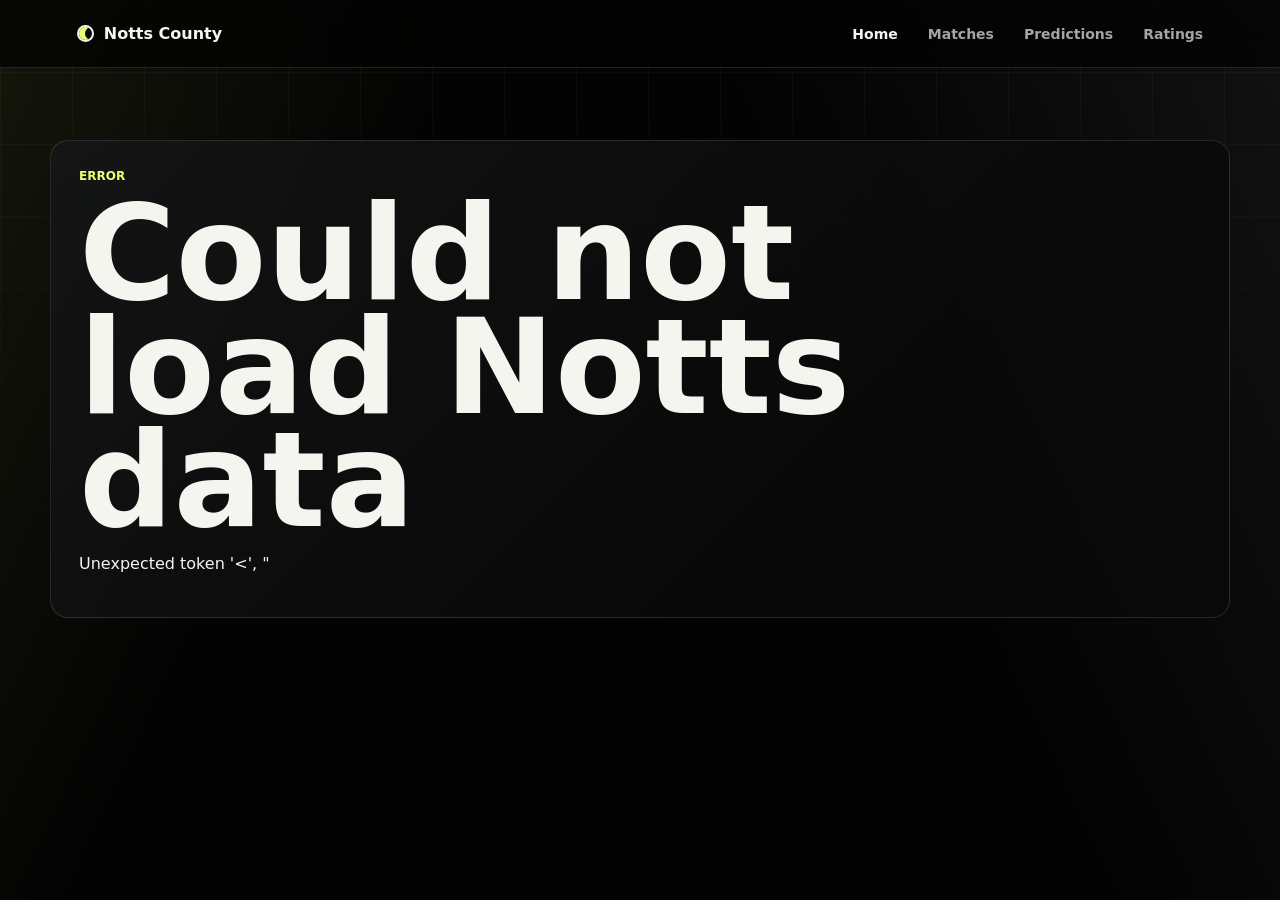
==== index.html @ b2b05902 "Add files via upload" ====
<!doctype html>
<html lang="en">
  <head>
    <meta charset="UTF-8" />
    <meta name="viewport" content="width=device-width, initial-scale=1.0" />
    <title>Notts County | jakublabs.xyz</title>
    <link rel="stylesheet" href="styles.css?v=1" />
  </head>
  <body data-page="home">
    <header class="site-header">
      <a class="brand" href="index.html"><span class="brand-mark"></span><span>Notts County</span></a>
      <nav class="nav-links">
        <a href="index.html" aria-current="page">Home</a>
        <a href="matches.html">Matches</a>
        <a href="predictions.html">Predictions</a>
        <a href="ratings.html">Ratings</a>
      </nav>
    </header>

    <main class="app">
      <section class="hero">
        <p class="kicker">fan dashboard</p>
        <h1>Notts County</h1>
        <p class="lede">match reactions, predictions, player ratings, talking points, and season mood in one place</p>
      </section>

      <section class="dashboard-grid">
        <article class="panel hero-card" id="latest-match"></article>
        <article class="panel stat-card">
          <p class="kicker">season pulse</p>
          <strong id="season-mood">--</strong>
          <span id="season-note">loading...</span>
        </article>
        <article class="panel stat-card">
          <p class="kicker">prediction accuracy</p>
          <strong id="prediction-accuracy">--%</strong>
          <span>based on completed predictions</span>
        </article>
        <article class="panel stat-card">
          <p class="kicker">top rated</p>
          <strong id="top-player">--</strong>
          <span id="top-player-note">average rating</span>
        </article>
      </section>

      <section class="section-block">
        <div class="section-heading">
          <p class="kicker">recent reactions</p>
          <h2>match diary</h2>
        </div>
        <div class="card-grid" id="recent-matches"></div>
      </section>

      <section class="section-block two-col">
        <div class="panel">
          <p class="kicker">talking points</p>
          <div class="talking-points" id="talking-points"></div>
        </div>
        <div class="panel">
          <p class="kicker">next up</p>
          <div id="next-match"></div>
        </div>
      </section>
    </main>

    <script src="script.js?v=1"></script>
  </body>
</html>
---- styles.css ----
:root {
  color-scheme: dark;
  --bg: #030303;
  --surface: rgba(10, 10, 11, 0.86);
  --line: rgba(255, 255, 255, 0.12);
  --text: #f5f5f0;
  --muted: #a6a6a0;
  --signal: #e9ff70;
  --warn: #ffd166;
  --bad: #ff5c7a;
  --good: #67ff93;
}

* { box-sizing: border-box; }

html {
  min-height: 100%;
  overflow-x: hidden;
  background: var(--bg);
}

body {
  min-height: 100vh;
  margin: 0;
  overflow-x: hidden;
  background:
    linear-gradient(115deg, rgba(233, 255, 112, 0.08), transparent 28rem),
    linear-gradient(245deg, rgba(255, 255, 255, 0.06), transparent 34rem),
    var(--bg);
  color: var(--text);
  font-family: Inter, ui-sans-serif, system-ui, -apple-system, BlinkMacSystemFont, "Segoe UI", sans-serif;
}

body::before {
  position: fixed;
  inset: 0;
  pointer-events: none;
  content: "";
  background-image:
    linear-gradient(rgba(255, 255, 255, 0.035) 1px, transparent 1px),
    linear-gradient(90deg, rgba(255, 255, 255, 0.035) 1px, transparent 1px);
  background-size: 72px 72px;
  mask-image: linear-gradient(to bottom, #000, transparent 78%);
}

a {
  color: inherit;
  text-decoration: none;
}

.site-header {
  position: sticky;
  top: 0;
  z-index: 5;
  display: flex;
  min-height: 68px;
  align-items: center;
  justify-content: space-between;
  gap: 24px;
  border-bottom: 1px solid var(--line);
  background: rgba(3, 3, 3, 0.76);
  backdrop-filter: blur(18px);
  padding: 0 clamp(18px, 6vw, 84px);
}

.brand,
.nav-links {
  display: flex;
  align-items: center;
}

.brand {
  gap: 10px;
  font-weight: 860;
}

.brand-mark {
  width: 17px;
  height: 17px;
  border: 2px solid var(--text);
  border-radius: 50%;
  box-shadow: inset 6px 0 0 var(--signal);
}

.nav-links {
  gap: clamp(14px, 3vw, 30px);
  color: var(--muted);
  font-size: 14px;
  font-weight: 760;
}

.nav-links a[aria-current="page"],
.nav-links a:hover {
  color: var(--text);
}

.app {
  position: relative;
  z-index: 1;
  width: min(1180px, calc(100% - 40px));
  margin: 0 auto;
  padding: clamp(34px, 6vw, 72px) 0 72px;
}

.hero {
  display: grid;
  justify-items: start;
  padding: 22px 0 clamp(34px, 6vw, 58px);
}

.hero.compact {
  padding-bottom: 34px;
}

.kicker {
  margin: 0;
  color: var(--signal);
  font-size: 12px;
  font-weight: 900;
  text-transform: uppercase;
}

h1,
h2,
h3 {
  margin: 0;
  letter-spacing: 0;
}

h1 {
  max-width: 1040px;
  margin-top: 14px;
  font-size: clamp(58px, 11vw, 132px);
  font-weight: 900;
  line-height: 0.86;
}

h2 {
  font-size: clamp(34px, 5vw, 62px);
  font-weight: 900;
  line-height: 0.92;
}

h3 {
  font-size: clamp(28px, 4vw, 44px);
  font-weight: 900;
  line-height: 0.94;
}

.lede {
  max-width: 760px;
  margin: 24px 0 0;
  color: var(--muted);
  font-size: clamp(18px, 2.2vw, 26px);
  line-height: 1.22;
}

.panel,
.match-card {
  border: 1px solid var(--line);
  border-radius: 18px;
  background:
    linear-gradient(135deg, rgba(255, 255, 255, 0.045), transparent 70%),
    var(--surface);
  padding: clamp(18px, 4vw, 28px);
}

.dashboard-grid {
  display: grid;
  grid-template-columns: 1.4fr repeat(3, minmax(0, 0.75fr));
  gap: 14px;
}

.dashboard-grid.slim {
  grid-template-columns: repeat(2, minmax(0, 1fr));
  margin-bottom: 14px;
}

.hero-card {
  display: grid;
  gap: 16px;
}

.hero-card p {
  color: var(--muted);
  font-size: 17px;
  line-height: 1.45;
}

.stat-card {
  display: grid;
  align-content: space-between;
  min-height: 190px;
  gap: 14px;
}

.stat-card strong {
  font-size: clamp(34px, 4vw, 56px);
  font-weight: 950;
  line-height: 0.9;
  overflow-wrap: anywhere;
}

.stat-card span,
time,
.meta-row,
.match-card p,
.detail-section p,
li {
  color: var(--muted);
  line-height: 1.45;
}

.section-block {
  margin-top: 44px;
}

.section-heading {
  margin-bottom: 16px;
}

.section-heading h2,
.table-heading h2 {
  margin-top: 8px;
}

.card-grid {
  display: grid;
  grid-template-columns: repeat(3, minmax(0, 1fr));
  gap: 14px;
}

.match-card {
  display: grid;
  min-height: 230px;
  align-content: end;
  gap: 12px;
  transition:
    border-color 160ms ease,
    transform 160ms ease,
    background 160ms ease;
}

a.match-card:hover {
  border-color: rgba(233, 255, 112, 0.55);
  background:
    linear-gradient(135deg, rgba(233, 255, 112, 0.1), transparent 70%),
    rgba(17, 17, 19, 0.92);
  transform: translateY(-2px);
}

.pill,
.match-badges span {
  display: inline-flex;
  width: fit-content;
  min-height: 30px;
  align-items: center;
  border: 1px solid rgba(233, 255, 112, 0.45);
  border-radius: 999px;
  background: rgba(233, 255, 112, 0.09);
  color: var(--signal);
  padding: 0 12px;
  font-size: 12px;
  font-weight: 900;
  text-transform: uppercase;
}

.pill.good { color: var(--good); border-color: rgba(103, 255, 147, 0.45); }
.pill.warn { color: var(--warn); border-color: rgba(255, 209, 102, 0.45); }
.pill.bad { color: var(--bad); border-color: rgba(255, 92, 122, 0.45); }

.meta-row {
  display: flex;
  flex-wrap: wrap;
  gap: 8px 14px;
  font-size: 13px;
  font-weight: 760;
}

.two-col,
.detail-grid {
  display: grid;
  grid-template-columns: repeat(2, minmax(0, 1fr));
  gap: 14px;
}

.talking-points {
  display: grid;
  gap: 10px;
  margin-top: 16px;
}

.talking-points p {
  margin: 0;
  border-left: 3px solid var(--signal);
  color: var(--text);
  padding-left: 12px;
  font-weight: 800;
}

.button {
  display: inline-flex;
  min-height: 42px;
  width: fit-content;
  align-items: center;
  justify-content: center;
  border-radius: 999px;
  padding: 0 18px;
  font-size: 14px;
  font-weight: 860;
}

.button-light {
  border: 1px solid #eff2d6;
  background: #f5f7e9;
  color: #11120e;
}

.toolbar {
  display: flex;
  flex-wrap: wrap;
  gap: 10px;
  margin-bottom: 18px;
}

.filter {
  min-height: 40px;
  border: 1px solid var(--line);
  border-radius: 999px;
  background: rgba(255, 255, 255, 0.045);
  color: var(--muted);
  cursor: pointer;
  padding: 0 16px;
  font: inherit;
  font-size: 14px;
  font-weight: 820;
}

.filter.active {
  border-color: rgba(233, 255, 112, 0.55);
  color: var(--signal);
}

.match-detail {
  display: grid;
  gap: 18px;
}

.match-detail h1 {
  white-space: normal;
}

.back-link {
  display: inline-flex;
  width: fit-content;
  min-height: 38px;
  align-items: center;
  border: 1px solid var(--line);
  border-radius: 999px;
  color: var(--muted);
  padding: 0 14px;
  font-size: 13px;
  font-weight: 820;
}

.match-badges {
  display: flex;
  flex-wrap: wrap;
  gap: 10px;
}

.detail-section p {
  margin: 18px 0 0;
  color: var(--text);
  font-size: clamp(20px, 2.4vw, 28px);
  font-weight: 760;
}

ul {
  display: grid;
  gap: 10px;
  margin: 18px 0 0;
  padding-left: 22px;
}

.rating-list,
#ratings-leaderboard {
  display: grid;
  gap: 10px;
  margin-top: 18px;
}

.rating-row {
  display: grid;
  grid-template-columns: minmax(160px, 1fr) minmax(180px, 1fr) auto;
  gap: 12px;
  align-items: center;
  border: 1px solid var(--line);
  border-radius: 14px;
  background: rgba(255, 255, 255, 0.035);
  padding: 14px;
}

.rating-row strong {
  color: var(--text);
}

.rating-row span {
  color: var(--muted);
}

.rating-row b {
  color: var(--signal);
  font-size: 28px;
}

@media (max-width: 980px) {
  .dashboard-grid,
  .card-grid {
    grid-template-columns: repeat(2, minmax(0, 1fr));
  }
}

@media (max-width: 760px) {
  .site-header {
    flex-wrap: wrap;
    justify-content: center;
    gap: 12px;
    padding: 14px 18px 16px;
  }

  .nav-links {
    width: 100%;
    justify-content: flex-start;
    overflow-x: auto;
    gap: 10px;
    scrollbar-width: none;
  }

  .nav-links::-webkit-scrollbar {
    display: none;
  }

  .nav-links a {
    border: 1px solid var(--line);
    border-radius: 999px;
    background: rgba(255, 255, 255, 0.035);
    padding: 8px 11px;
  }

  .dashboard-grid,
  .dashboard-grid.slim,
  .card-grid,
  .two-col,
  .detail-grid,
  .rating-row {
    grid-template-columns: 1fr;
  }

  .app {
    width: min(100% - 28px, 1180px);
  }

  h1 {
    font-size: clamp(44px, 15vw, 78px);
  }
}
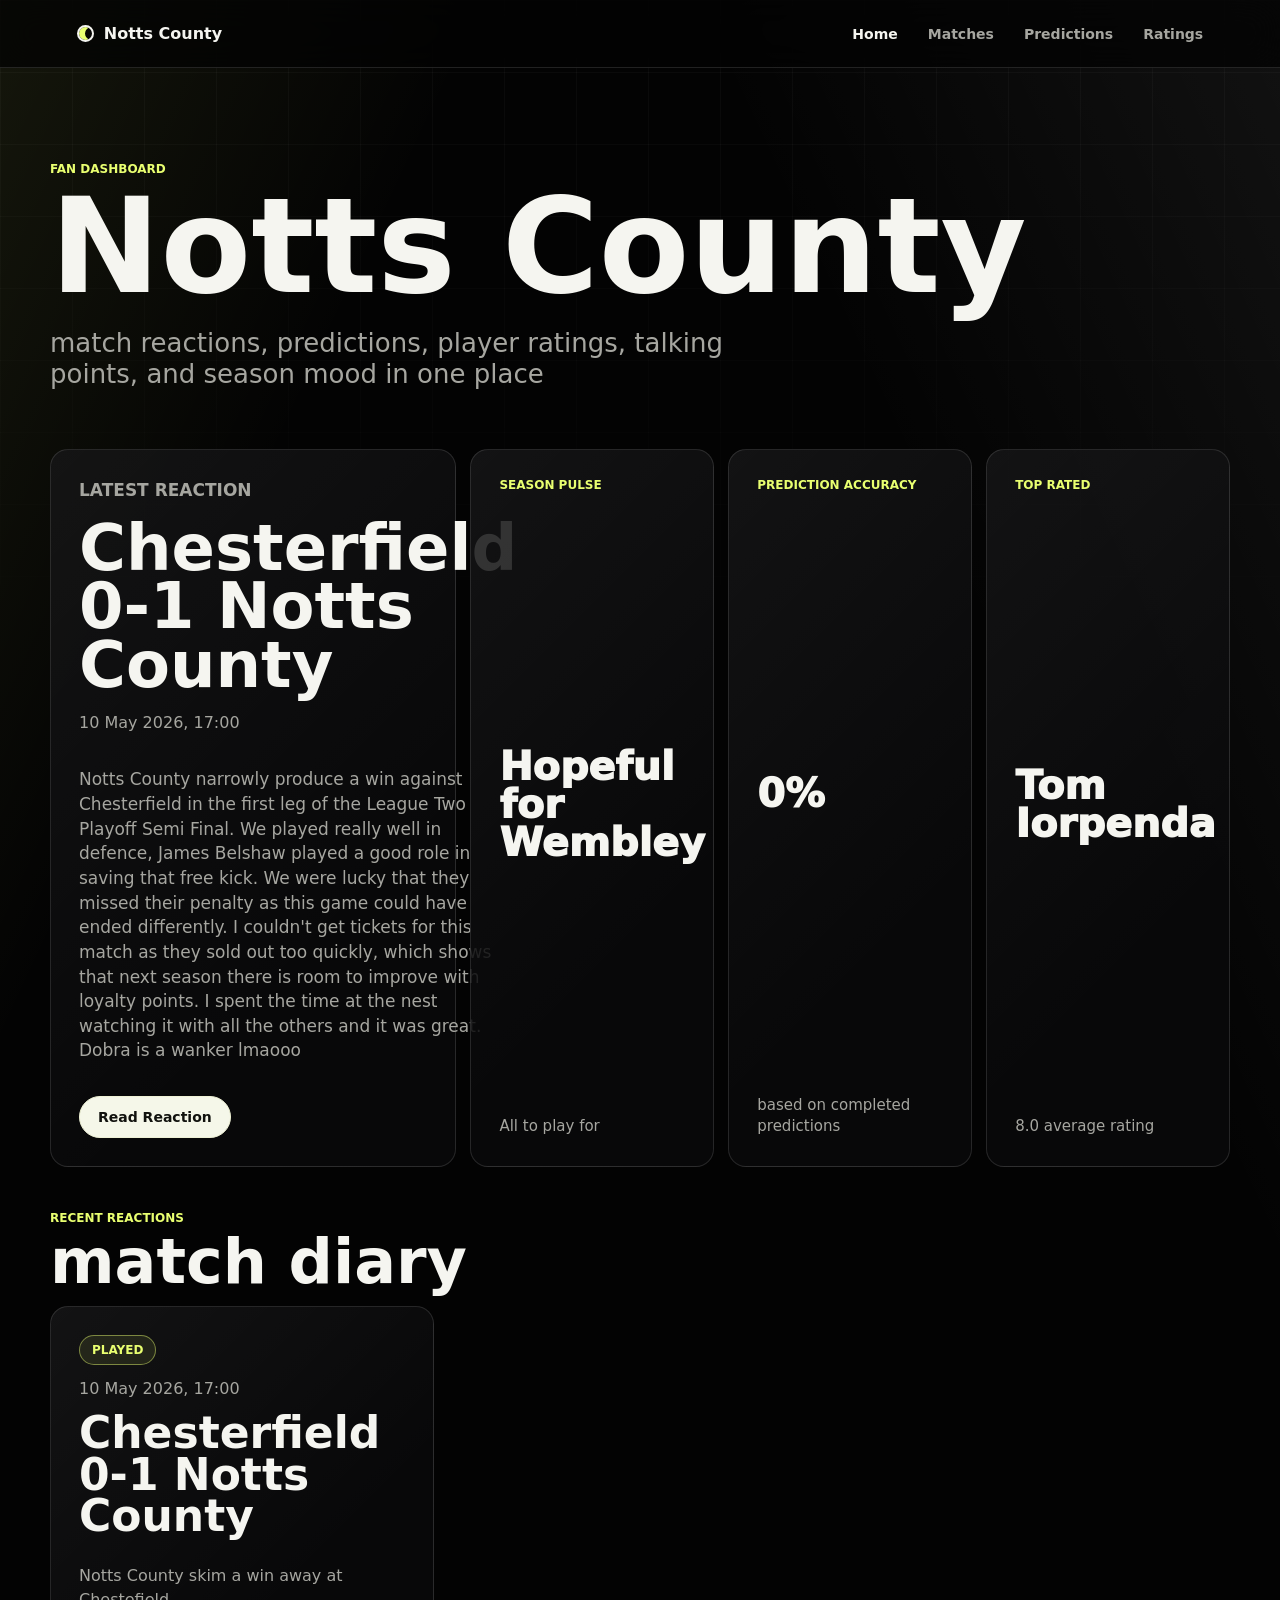
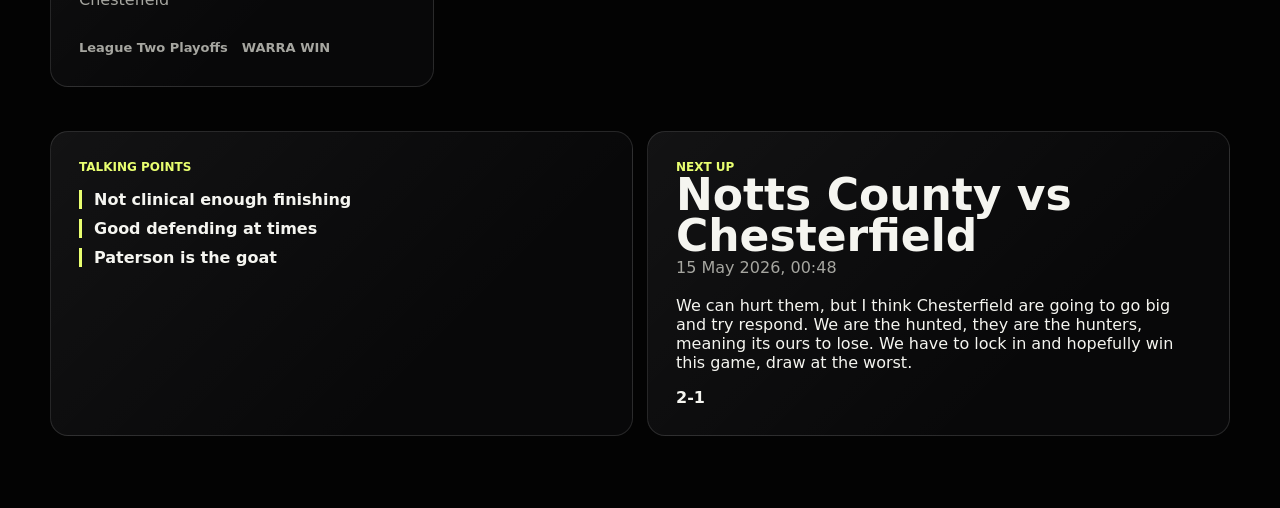
==== commit 40e76e98: "Add files via upload" ====
--- a/index.html
+++ b/index.html
@@ -4,7 +4,7 @@
     <meta charset="UTF-8" />
     <meta name="viewport" content="width=device-width, initial-scale=1.0" />
     <title>Notts County | jakublabs.xyz</title>
-    <link rel="stylesheet" href="styles.css?v=1" />
+    <link rel="stylesheet" href="styles.css?v=2" />
   </head>
   <body data-page="home">
     <header class="site-header">
--- a/styles.css
+++ b/styles.css
@@ -167,8 +167,9 @@
 
 .dashboard-grid {
   display: grid;
-  grid-template-columns: 1.4fr repeat(3, minmax(0, 0.75fr));
+  grid-template-columns: minmax(360px, 1.25fr) repeat(3, minmax(210px, 0.75fr));
   gap: 14px;
+  align-items: stretch;
 }
 
 .dashboard-grid.slim {
@@ -178,10 +179,19 @@
 
 .hero-card {
   display: grid;
+  align-content: start;
   gap: 16px;
 }
 
+.hero-card h2 {
+  max-width: 11ch;
+  font-size: clamp(42px, 5vw, 68px);
+  overflow-wrap: normal;
+  word-break: normal;
+}
+
 .hero-card p {
+  max-width: 44ch;
   color: var(--muted);
   font-size: 17px;
   line-height: 1.45;
@@ -189,16 +199,25 @@
 
 .stat-card {
   display: grid;
-  align-content: space-between;
-  min-height: 190px;
-  gap: 14px;
+  grid-template-rows: auto 1fr auto;
+  min-height: 220px;
+  gap: 18px;
 }
 
 .stat-card strong {
-  font-size: clamp(34px, 4vw, 56px);
+  align-self: center;
+  max-width: 100%;
+  font-size: clamp(30px, 3.1vw, 46px);
   font-weight: 950;
-  line-height: 0.9;
-  overflow-wrap: anywhere;
+  line-height: 0.96;
+  overflow-wrap: normal;
+  word-break: normal;
+  hyphens: auto;
+}
+
+.stat-card span {
+  max-width: 22ch;
+  font-size: 15px;
 }
 
 .stat-card span,
@@ -415,7 +434,10 @@
 }
 
 @media (max-width: 980px) {
-  .dashboard-grid,
+  .dashboard-grid {
+    grid-template-columns: minmax(0, 1fr) minmax(0, 1fr);
+  }
+
   .card-grid {
     grid-template-columns: repeat(2, minmax(0, 1fr));
   }
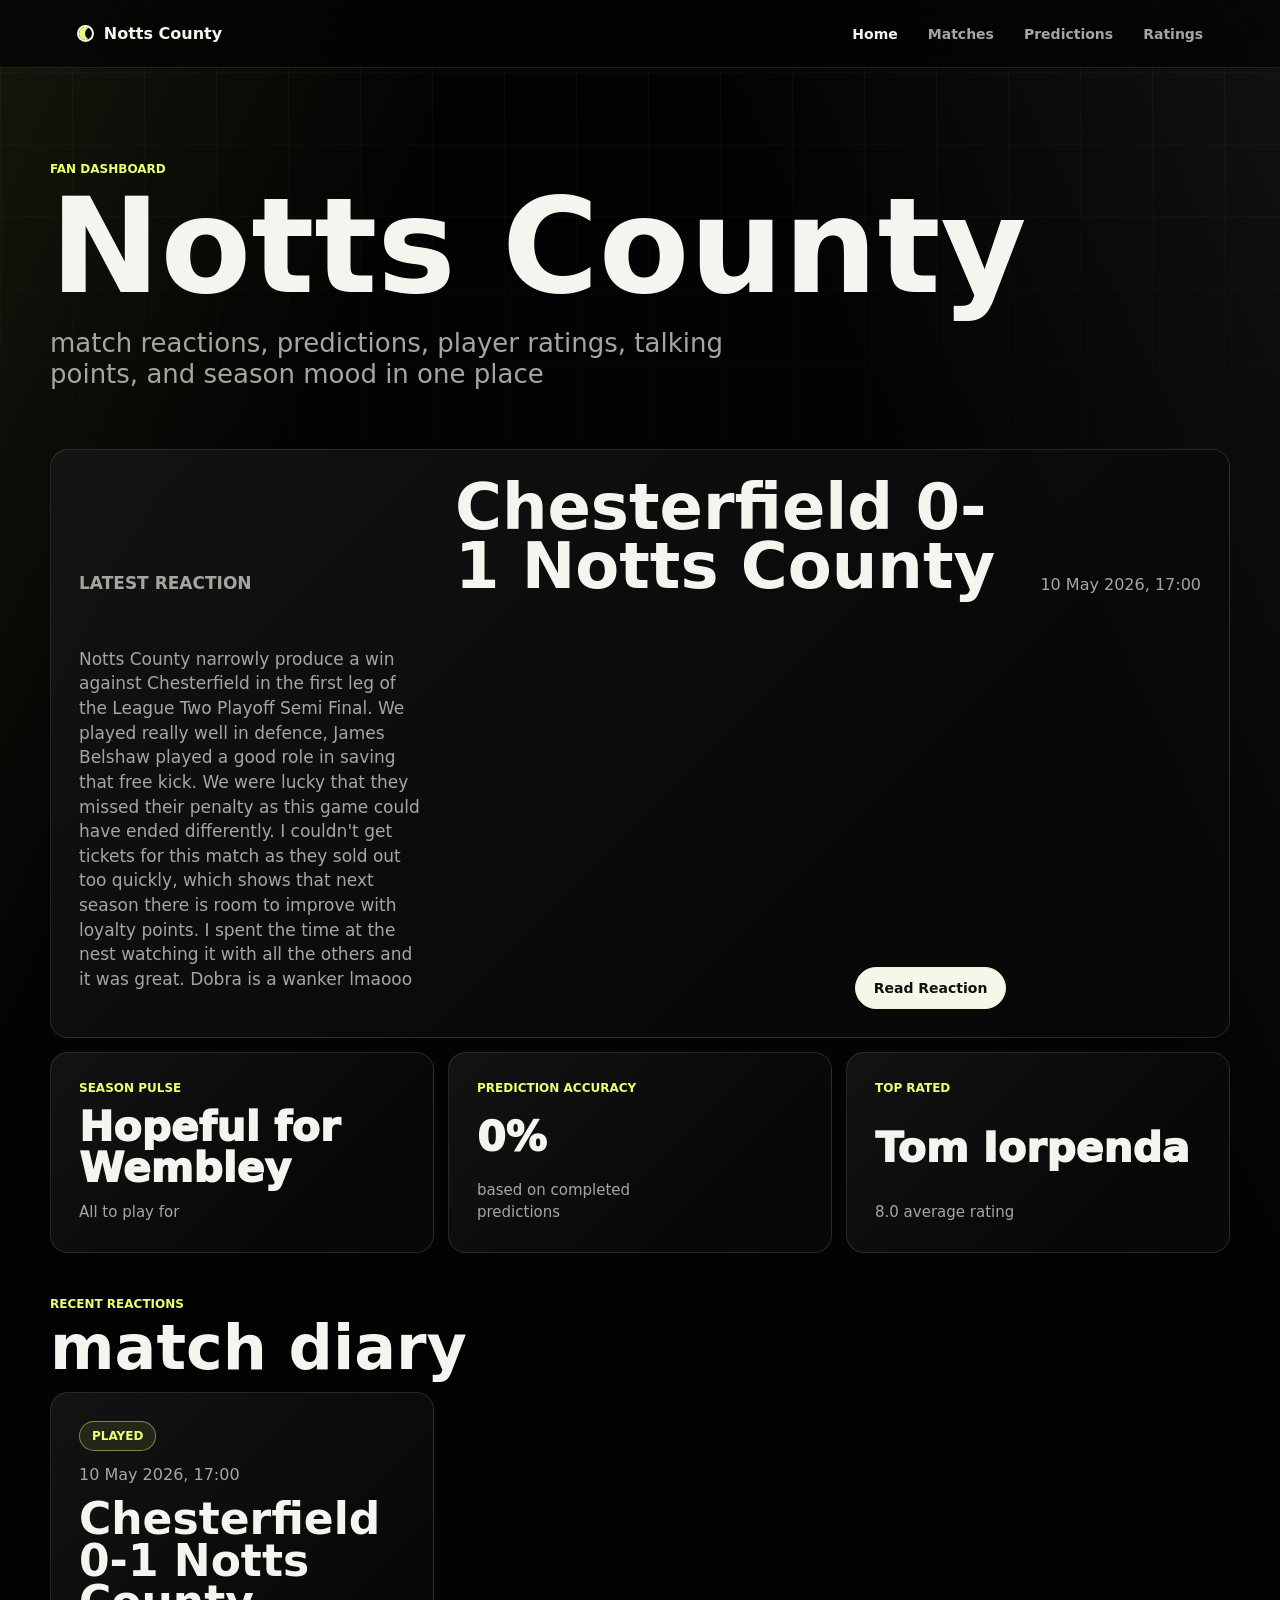
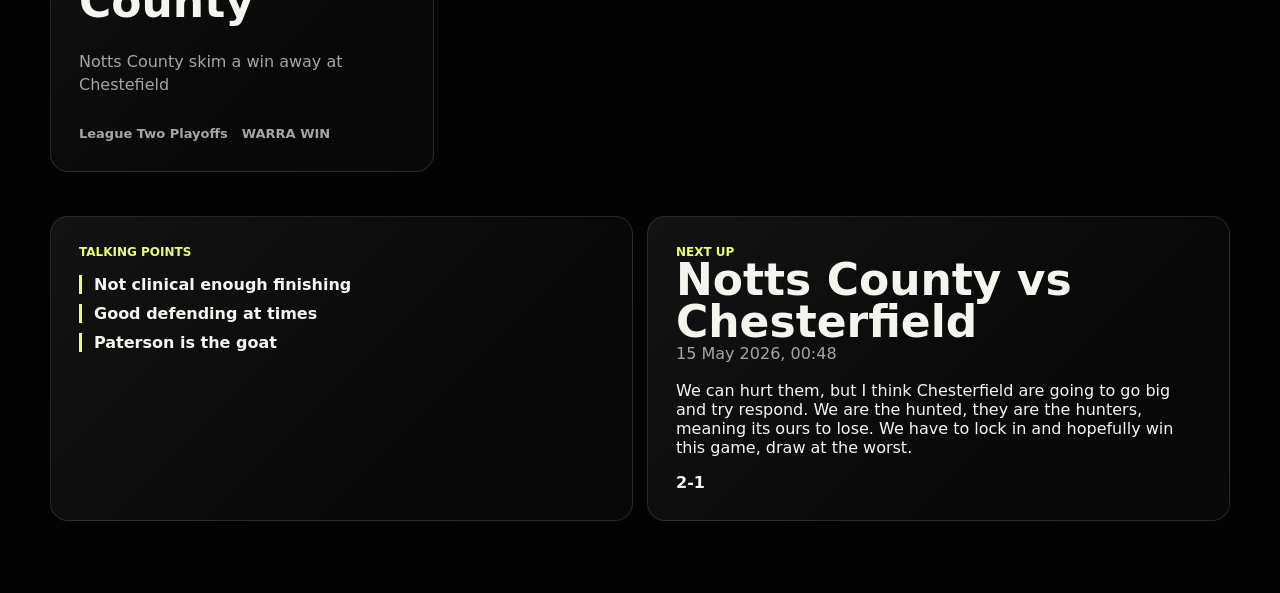
==== commit 61e9310a: "Add files via upload" ====
--- a/index.html
+++ b/index.html
@@ -4,7 +4,7 @@
     <meta charset="UTF-8" />
     <meta name="viewport" content="width=device-width, initial-scale=1.0" />
     <title>Notts County | jakublabs.xyz</title>
-    <link rel="stylesheet" href="styles.css?v=2" />
+    <link rel="stylesheet" href="styles.css?v=3" />
   </head>
   <body data-page="home">
     <header class="site-header">
--- a/styles.css
+++ b/styles.css
@@ -167,7 +167,7 @@
 
 .dashboard-grid {
   display: grid;
-  grid-template-columns: minmax(360px, 1.25fr) repeat(3, minmax(210px, 0.75fr));
+  grid-template-columns: repeat(3, minmax(0, 1fr));
   gap: 14px;
   align-items: stretch;
 }
@@ -179,37 +179,44 @@
 
 .hero-card {
   display: grid;
+  grid-column: 1 / -1;
+  grid-template-columns: minmax(260px, 0.62fr) minmax(360px, 1fr) auto;
   align-content: start;
-  gap: 16px;
+  align-items: end;
+  gap: clamp(18px, 4vw, 34px);
 }
 
 .hero-card h2 {
-  max-width: 11ch;
-  font-size: clamp(42px, 5vw, 68px);
+  max-width: 13ch;
+  font-size: clamp(38px, 5vw, 72px);
   overflow-wrap: normal;
   word-break: normal;
 }
 
 .hero-card p {
-  max-width: 44ch;
+  max-width: 62ch;
   color: var(--muted);
   font-size: 17px;
   line-height: 1.45;
 }
 
+.hero-card .button {
+  justify-self: end;
+}
+
 .stat-card {
   display: grid;
   grid-template-rows: auto 1fr auto;
-  min-height: 220px;
-  gap: 18px;
+  min-height: 150px;
+  gap: 12px;
 }
 
 .stat-card strong {
   align-self: center;
   max-width: 100%;
-  font-size: clamp(30px, 3.1vw, 46px);
+  font-size: clamp(26px, 3.2vw, 42px);
   font-weight: 950;
-  line-height: 0.96;
+  line-height: 1.02;
   overflow-wrap: normal;
   word-break: normal;
   hyphens: auto;
@@ -435,11 +442,19 @@
 
 @media (max-width: 980px) {
   .dashboard-grid {
-    grid-template-columns: minmax(0, 1fr) minmax(0, 1fr);
+    grid-template-columns: repeat(3, minmax(0, 1fr));
   }
 
   .card-grid {
     grid-template-columns: repeat(2, minmax(0, 1fr));
+  }
+
+  .hero-card {
+    grid-template-columns: 1fr;
+  }
+
+  .hero-card .button {
+    justify-self: start;
   }
 }
 
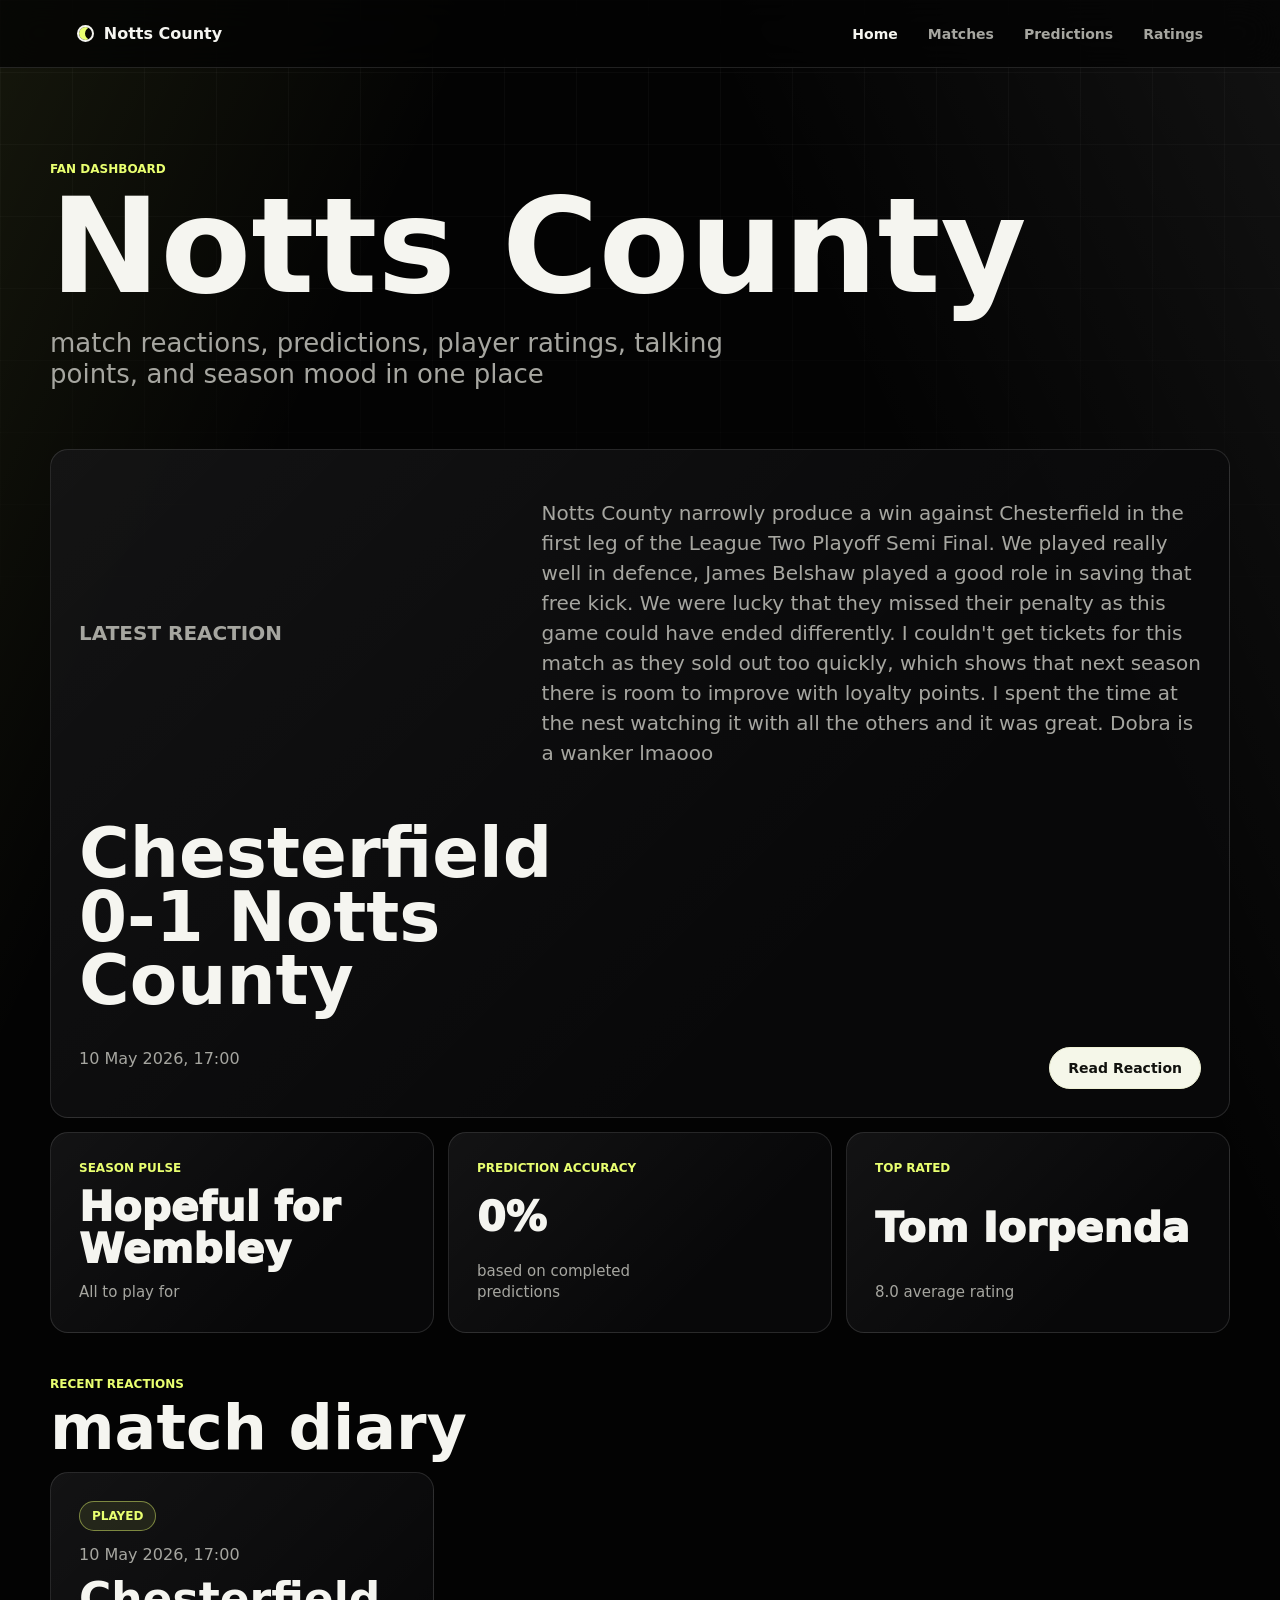
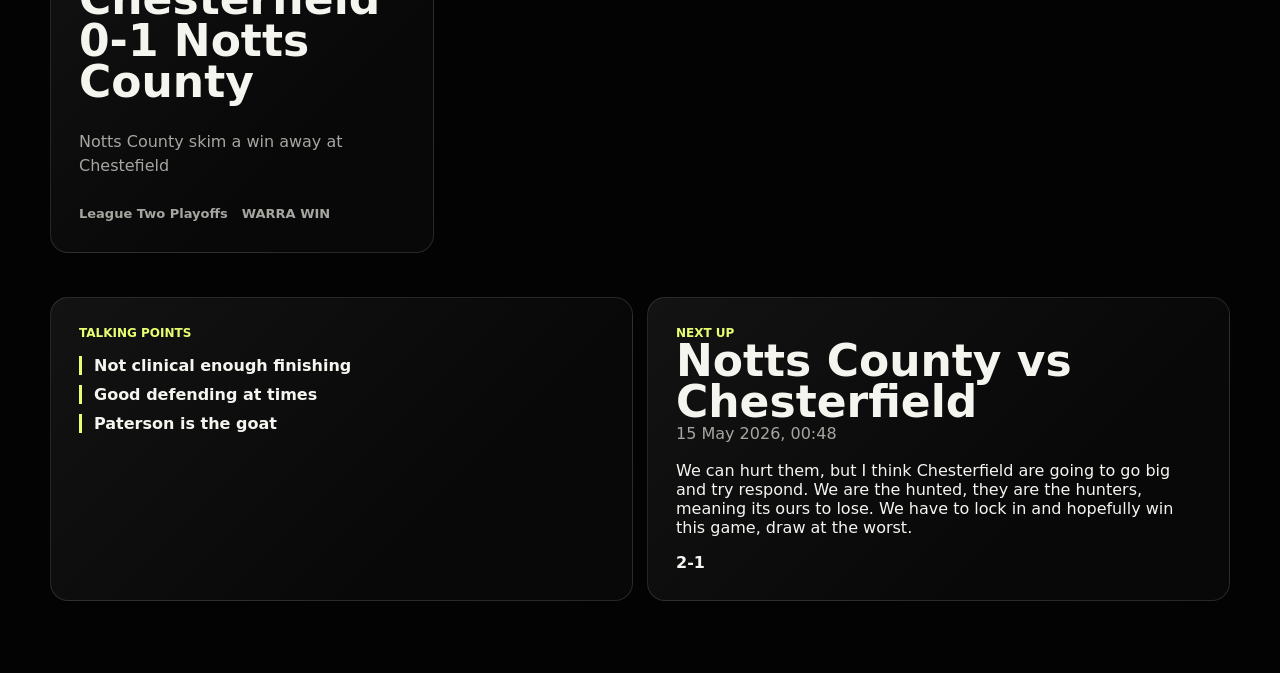
==== commit 49a99c8f: "Add files via upload" ====
--- a/index.html
+++ b/index.html
@@ -4,7 +4,7 @@
     <meta charset="UTF-8" />
     <meta name="viewport" content="width=device-width, initial-scale=1.0" />
     <title>Notts County | jakublabs.xyz</title>
-    <link rel="stylesheet" href="styles.css?v=3" />
+    <link rel="stylesheet" href="styles.css?v=4" />
   </head>
   <body data-page="home">
     <header class="site-header">
--- a/styles.css
+++ b/styles.css
@@ -180,28 +180,42 @@
 .hero-card {
   display: grid;
   grid-column: 1 / -1;
-  grid-template-columns: minmax(260px, 0.62fr) minmax(360px, 1fr) auto;
-  align-content: start;
-  align-items: end;
+  grid-template-columns: minmax(300px, 0.65fr) minmax(360px, 1fr);
+  align-content: stretch;
+  align-items: start;
   gap: clamp(18px, 4vw, 34px);
 }
 
+.hero-card .kicker {
+  grid-column: 1;
+}
+
 .hero-card h2 {
-  max-width: 13ch;
-  font-size: clamp(38px, 5vw, 72px);
+  grid-column: 1;
+  max-width: 11ch;
+  font-size: clamp(40px, 5.4vw, 76px);
   overflow-wrap: normal;
   word-break: normal;
 }
 
+.hero-card time {
+  grid-column: 1;
+}
+
 .hero-card p {
+  grid-column: 2;
+  grid-row: 1 / span 4;
+  align-self: center;
   max-width: 62ch;
   color: var(--muted);
-  font-size: 17px;
-  line-height: 1.45;
+  font-size: clamp(17px, 1.6vw, 20px);
+  line-height: 1.5;
 }
 
 .hero-card .button {
+  grid-column: 2;
   justify-self: end;
+  align-self: end;
 }
 
 .stat-card {
@@ -453,6 +467,15 @@
     grid-template-columns: 1fr;
   }
 
+  .hero-card .kicker,
+  .hero-card h2,
+  .hero-card time,
+  .hero-card p,
+  .hero-card .button {
+    grid-column: 1;
+    grid-row: auto;
+  }
+
   .hero-card .button {
     justify-self: start;
   }
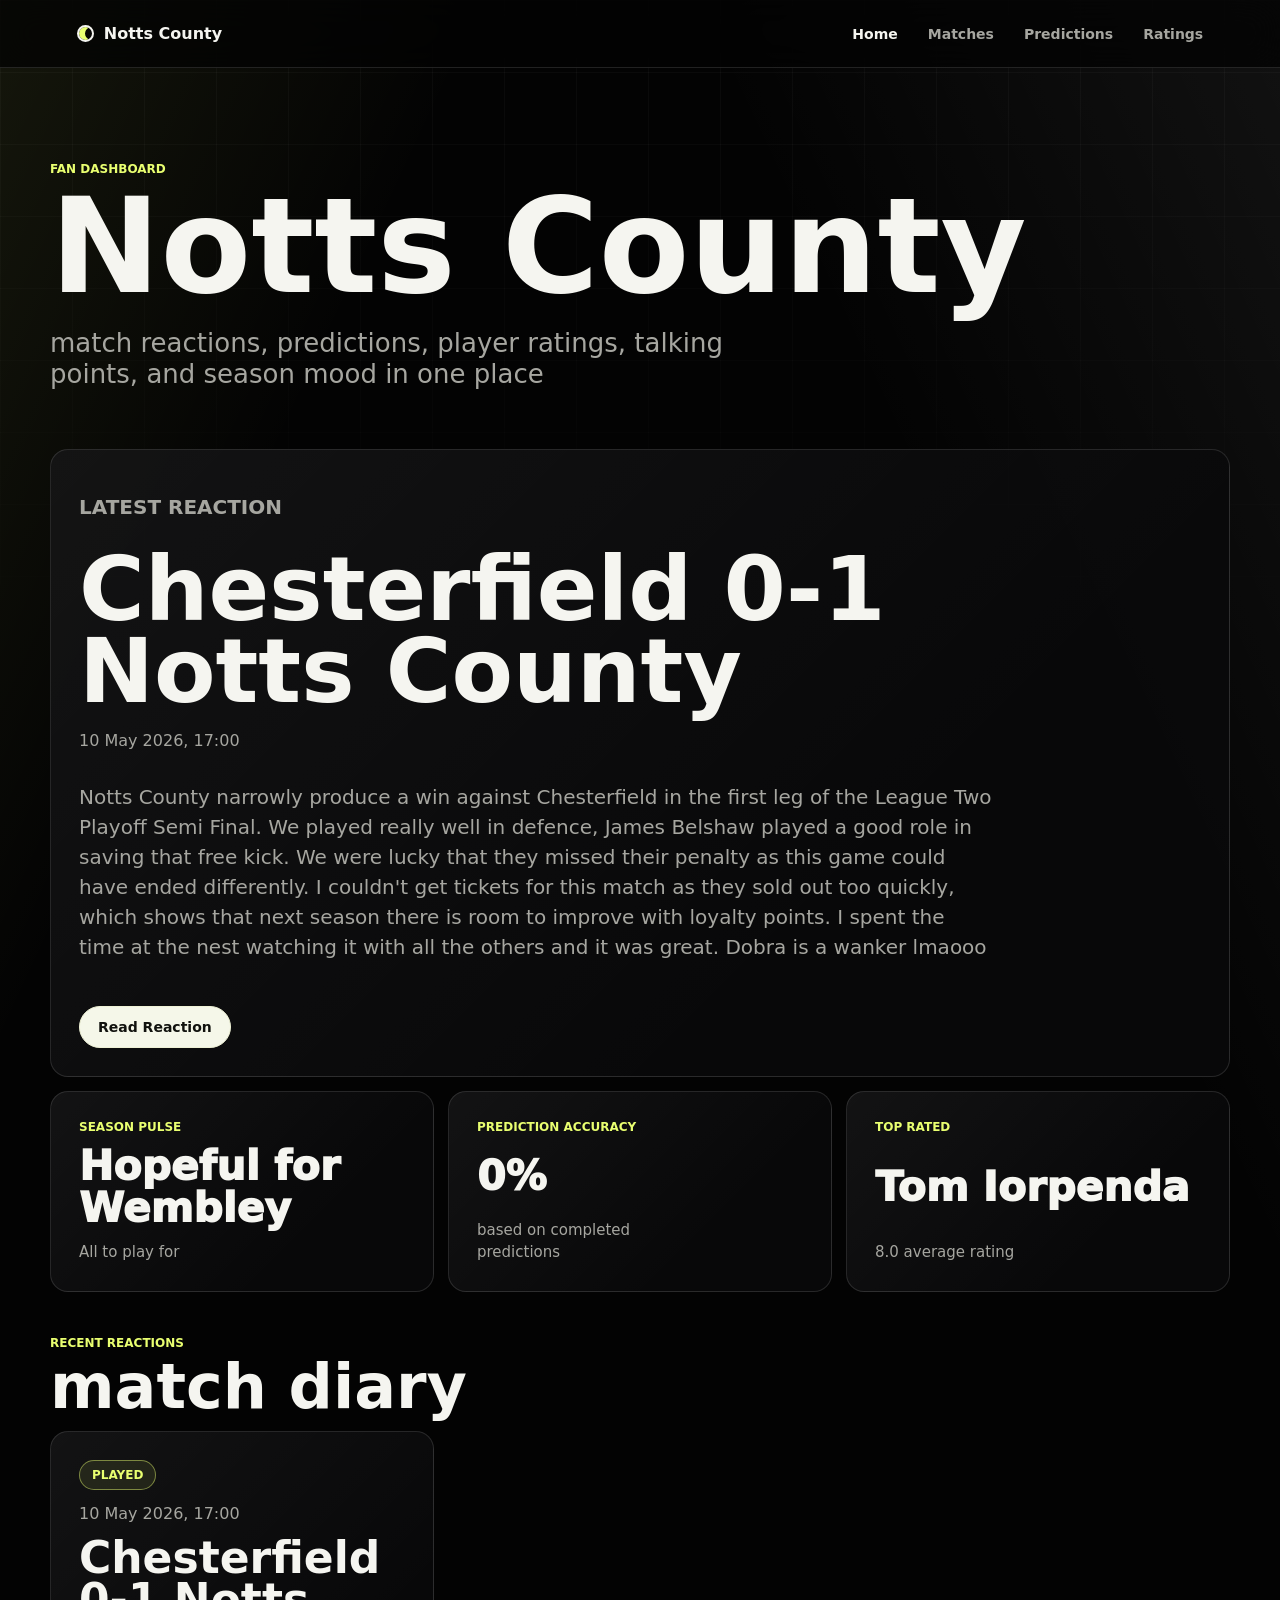
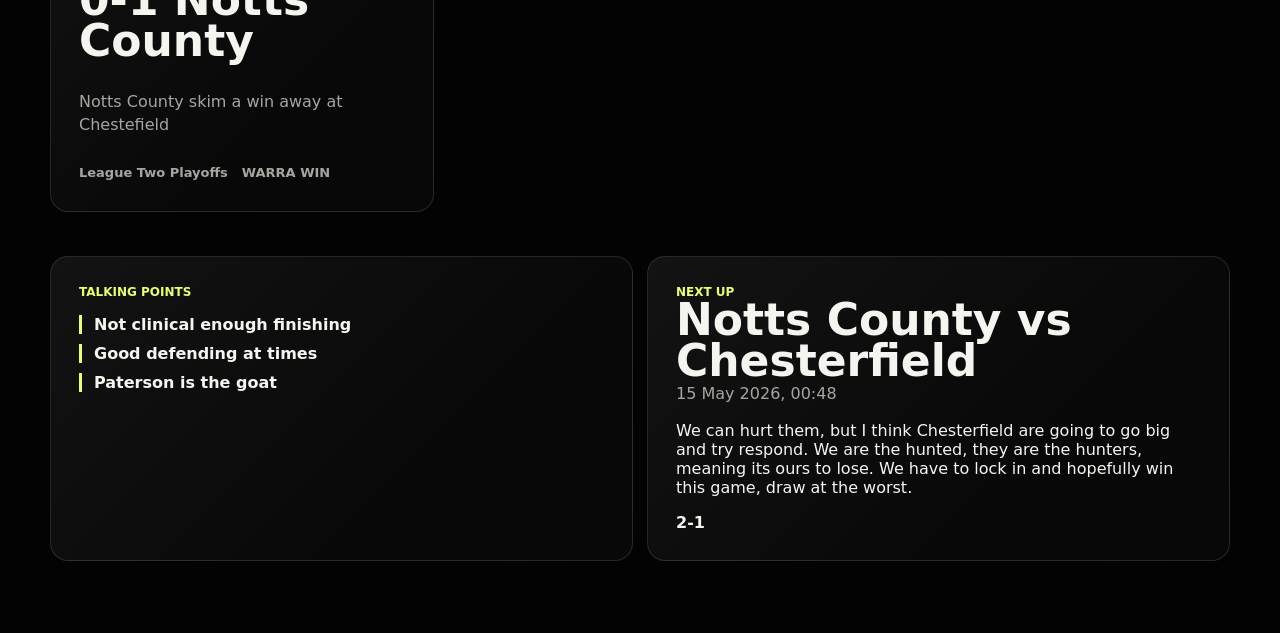
==== commit 7023b83b: "Add files via upload" ====
--- a/index.html
+++ b/index.html
@@ -4,7 +4,7 @@
     <meta charset="UTF-8" />
     <meta name="viewport" content="width=device-width, initial-scale=1.0" />
     <title>Notts County | jakublabs.xyz</title>
-    <link rel="stylesheet" href="styles.css?v=4" />
+    <link rel="stylesheet" href="styles.css?v=5" />
   </head>
   <body data-page="home">
     <header class="site-header">
--- a/styles.css
+++ b/styles.css
@@ -180,42 +180,43 @@
 .hero-card {
   display: grid;
   grid-column: 1 / -1;
-  grid-template-columns: minmax(300px, 0.65fr) minmax(360px, 1fr);
-  align-content: stretch;
-  align-items: start;
-  gap: clamp(18px, 4vw, 34px);
+  align-content: start;
+  gap: 16px;
 }
 
 .hero-card .kicker {
-  grid-column: 1;
+  grid-column: auto;
 }
 
 .hero-card h2 {
-  grid-column: 1;
-  max-width: 11ch;
-  font-size: clamp(40px, 5.4vw, 76px);
+  grid-column: auto;
+  max-width: 15ch;
+  margin-top: 10px;
+  font-size: clamp(48px, 7vw, 92px);
   overflow-wrap: normal;
   word-break: normal;
 }
 
 .hero-card time {
-  grid-column: 1;
+  grid-column: auto;
 }
 
 .hero-card p {
-  grid-column: 2;
-  grid-row: 1 / span 4;
-  align-self: center;
-  max-width: 62ch;
+  grid-column: auto;
+  grid-row: auto;
+  align-self: auto;
+  max-width: 72ch;
+  margin-top: 14px;
   color: var(--muted);
   font-size: clamp(17px, 1.6vw, 20px);
   line-height: 1.5;
 }
 
 .hero-card .button {
-  grid-column: 2;
-  justify-self: end;
-  align-self: end;
+  grid-column: auto;
+  justify-self: start;
+  align-self: auto;
+  margin-top: 8px;
 }
 
 .stat-card {
@@ -463,21 +464,13 @@
     grid-template-columns: repeat(2, minmax(0, 1fr));
   }
 
-  .hero-card {
-    grid-template-columns: 1fr;
-  }
-
   .hero-card .kicker,
   .hero-card h2,
   .hero-card time,
   .hero-card p,
   .hero-card .button {
-    grid-column: 1;
+    grid-column: auto;
     grid-row: auto;
-  }
-
-  .hero-card .button {
-    justify-self: start;
   }
 }
 
